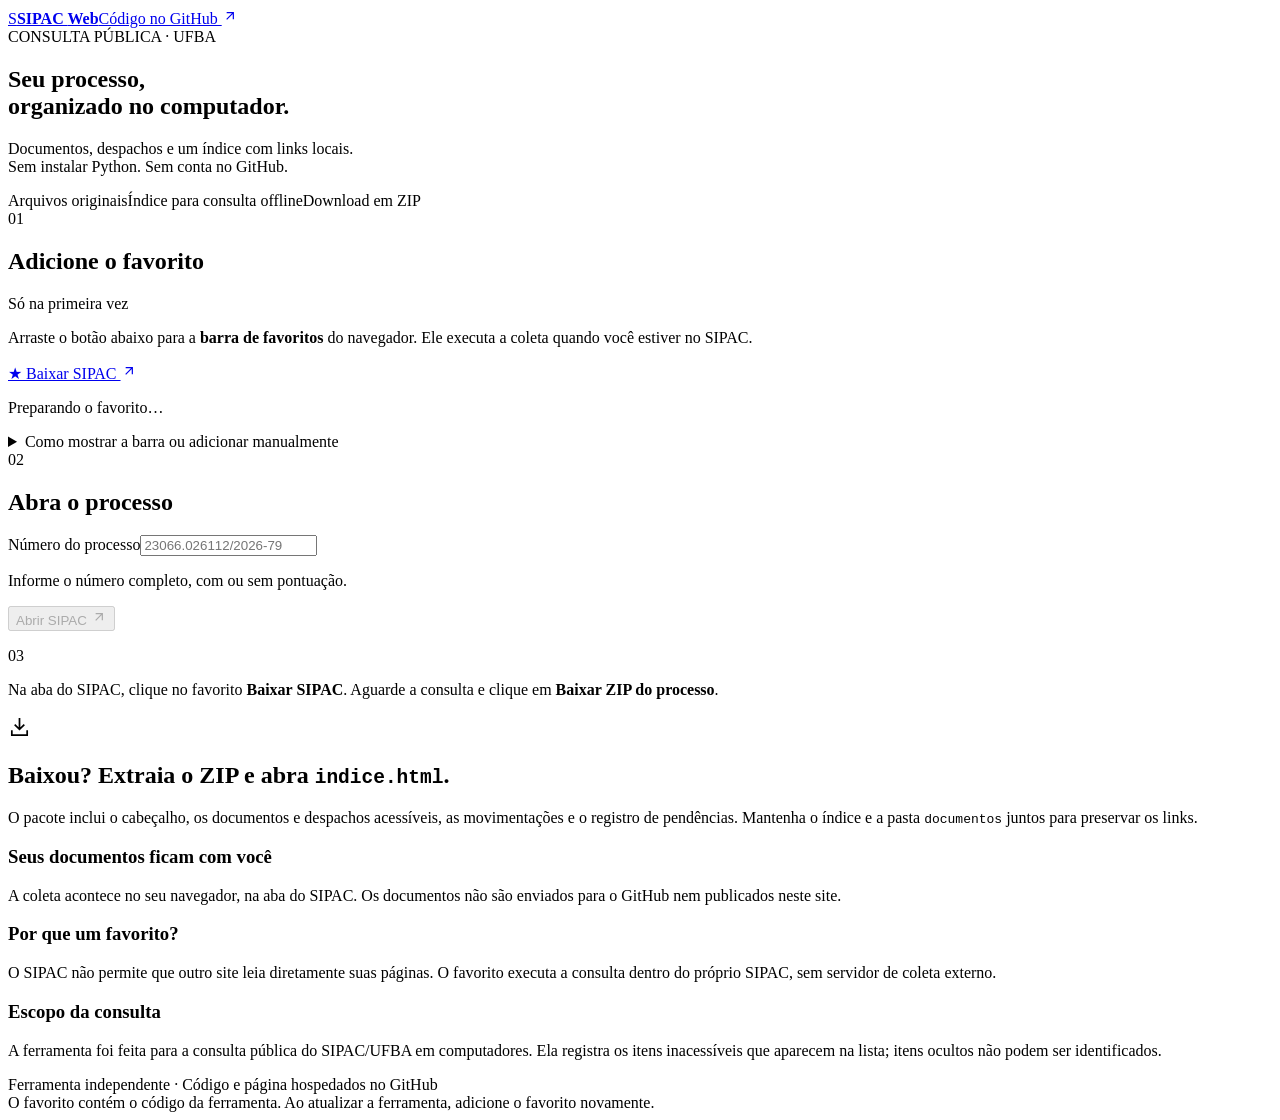
==== index.html @ b94aeade "Adicionar index.html" ====
<!doctype html>
<html lang="pt-BR"><head><meta charset="utf-8"><meta name="viewport" content="width=device-width,initial-scale=1"><meta name="description" content="Salve documentos públicos do SIPAC/UFBA com um índice local, usando um favorito no navegador."><title>SIPAC Web · UFBA</title><link rel="stylesheet" href="./style.css"><script src="./app.js" defer></script></head>
<body>
<header><a class="brand" href="./"><span class="mark">S</span><strong>SIPAC <span>Web</span></strong></a><a class="repo" href="https://github.com/pierrepita/sipac-web" target="_blank" rel="noopener">Código no GitHub <svg aria-hidden="true" width="16" height="16" viewBox="0 0 24 24" fill="none" stroke="currentColor" stroke-width="1.8"><path d="M7 17 17 7M7 7h10v10"/></svg></a></header>
<main>
<section class="intro"><div class="eyebrow">CONSULTA PÚBLICA · UFBA</div><h1>Seu processo,<br>organizado no computador.</h1><p>Documentos, despachos e um índice com links locais.<br>Sem instalar Python. Sem conta no GitHub.</p><div class="tags"><span>Arquivos originais</span><span>Índice para consulta offline</span><span>Download em ZIP</span></div></section>
<div class="layout">
<section class="card"><div class="step-title"><span class="step">01</span><h2>Adicione o favorito</h2><span class="once">Só na primeira vez</span></div><p class="description">Arraste o botão abaixo para a <b>barra de favoritos</b> do navegador. Ele executa a coleta quando você estiver no SIPAC.</p><a id="bookmark" class="bookmark" href="#" draggable="true" aria-disabled="true"><span aria-hidden="true">★</span> Baixar SIPAC <span class="drag"><svg aria-hidden="true" width="16" height="16" viewBox="0 0 24 24" fill="none" stroke="currentColor" stroke-width="1.8"><path d="M7 17 17 7M7 7h10v10"/></svg></span></a><p id="bookmark-status" class="hint" role="status">Preparando o favorito…</p><details class="help"><summary>Como mostrar a barra ou adicionar manualmente</summary><p>No Chrome e Edge, use <kbd>Ctrl</kbd> + <kbd>Shift</kbd> + <kbd>B</kbd> para mostrar a barra. No macOS, use <kbd>⌘</kbd> + <kbd>Shift</kbd> + <kbd>B</kbd>.</p><p>Se arrastar não funcionar, crie um favorito, chame-o de <b>Baixar SIPAC</b> e substitua o endereço pelo código copiado abaixo.</p><button id="copy" class="secondary" type="button" disabled>Copiar endereço do favorito</button><textarea id="bookmark-text" readonly hidden aria-label="Endereço do favorito"></textarea></details></section>
<section class="card"><div class="step-title"><span class="step">02</span><h2>Abra o processo</h2></div><form id="process-form"><label for="number">Número do processo</label><input id="number" placeholder="23066.026112/2026-79" required autocomplete="off" spellcheck="false" inputmode="text"><p class="hint">Informe o número completo, com ou sem pontuação.</p><button class="primary" id="open" type="submit" disabled>Abrir SIPAC <svg aria-hidden="true" width="16" height="16" viewBox="0 0 24 24" fill="none" stroke="currentColor" stroke-width="1.8"><path d="M7 17 17 7M7 7h10v10"/></svg></button><p id="form-message" class="hint" role="status"></p></form><div class="next"><span class="mini-step">03</span><p>Na aba do SIPAC, clique no favorito <b>Baixar SIPAC</b>. Aguarde a consulta e clique em <b>Baixar ZIP do processo</b>.</p></div></section>
</div>
<section class="after"><div class="after-icon" aria-hidden="true"><svg width="23" height="23" viewBox="0 0 24 24" fill="none" stroke="currentColor" stroke-width="1.8"><path d="M12 3v12m-5-5 5 5 5-5M4 16v5h16v-5"/></svg></div><div><h2>Baixou? Extraia o ZIP e abra <code>indice.html</code>.</h2><p>O pacote inclui o cabeçalho, os documentos e despachos acessíveis, as movimentações e o registro de pendências. Mantenha o índice e a pasta <code>documentos</code> juntos para preservar os links.</p></div></section>
<section class="notes"><div><h3>Seus documentos ficam com você</h3><p>A coleta acontece no seu navegador, na aba do SIPAC. Os documentos não são enviados para o GitHub nem publicados neste site.</p></div><div><h3>Por que um favorito?</h3><p>O SIPAC não permite que outro site leia diretamente suas páginas. O favorito executa a consulta dentro do próprio SIPAC, sem servidor de coleta externo.</p></div><div><h3>Escopo da consulta</h3><p>A ferramenta foi feita para a consulta pública do SIPAC/UFBA em computadores. Ela registra os itens inacessíveis que aparecem na lista; itens ocultos não podem ser identificados.</p></div></section>
<footer>Ferramenta independente · Código e página hospedados no GitHub<br>O favorito contém o código da ferramenta. Ao atualizar a ferramenta, adicione o favorito novamente.</footer>
</main></body></html>
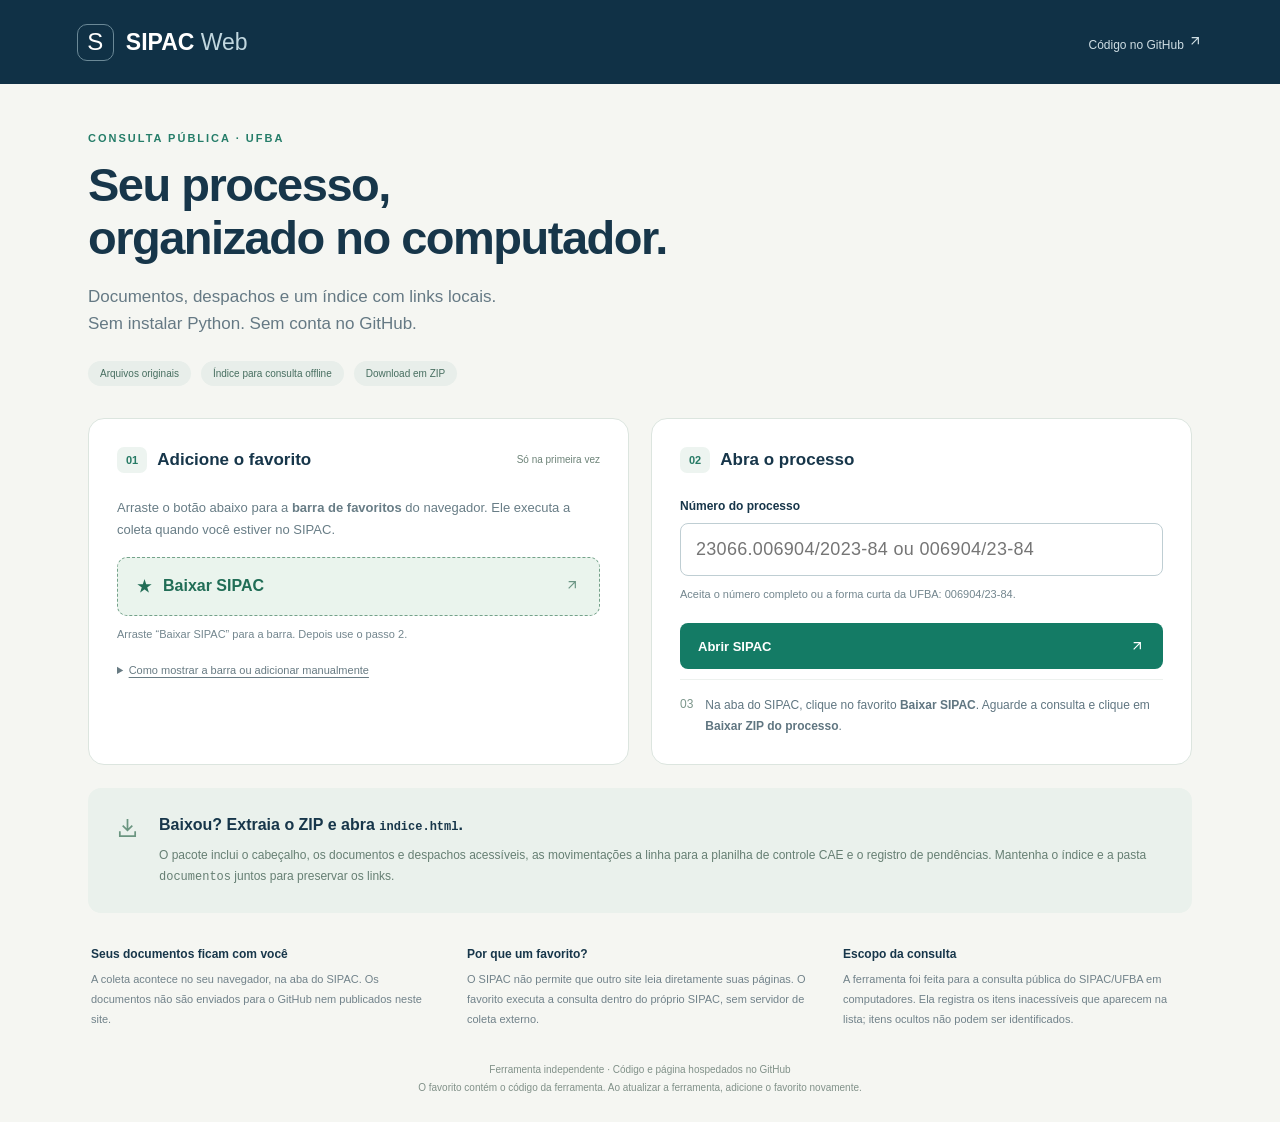
==== commit c643ccdf: "Aceitar processo reduzido e preparar linha de controle CAE" ====
--- a/index.html
+++ b/index.html
@@ -6,9 +6,9 @@
 <section class="intro"><div class="eyebrow">CONSULTA PÚBLICA · UFBA</div><h1>Seu processo,<br>organizado no computador.</h1><p>Documentos, despachos e um índice com links locais.<br>Sem instalar Python. Sem conta no GitHub.</p><div class="tags"><span>Arquivos originais</span><span>Índice para consulta offline</span><span>Download em ZIP</span></div></section>
 <div class="layout">
 <section class="card"><div class="step-title"><span class="step">01</span><h2>Adicione o favorito</h2><span class="once">Só na primeira vez</span></div><p class="description">Arraste o botão abaixo para a <b>barra de favoritos</b> do navegador. Ele executa a coleta quando você estiver no SIPAC.</p><a id="bookmark" class="bookmark" href="#" draggable="true" aria-disabled="true"><span aria-hidden="true">★</span> Baixar SIPAC <span class="drag"><svg aria-hidden="true" width="16" height="16" viewBox="0 0 24 24" fill="none" stroke="currentColor" stroke-width="1.8"><path d="M7 17 17 7M7 7h10v10"/></svg></span></a><p id="bookmark-status" class="hint" role="status">Preparando o favorito…</p><details class="help"><summary>Como mostrar a barra ou adicionar manualmente</summary><p>No Chrome e Edge, use <kbd>Ctrl</kbd> + <kbd>Shift</kbd> + <kbd>B</kbd> para mostrar a barra. No macOS, use <kbd>⌘</kbd> + <kbd>Shift</kbd> + <kbd>B</kbd>.</p><p>Se arrastar não funcionar, crie um favorito, chame-o de <b>Baixar SIPAC</b> e substitua o endereço pelo código copiado abaixo.</p><button id="copy" class="secondary" type="button" disabled>Copiar endereço do favorito</button><textarea id="bookmark-text" readonly hidden aria-label="Endereço do favorito"></textarea></details></section>
-<section class="card"><div class="step-title"><span class="step">02</span><h2>Abra o processo</h2></div><form id="process-form"><label for="number">Número do processo</label><input id="number" placeholder="23066.026112/2026-79" required autocomplete="off" spellcheck="false" inputmode="text"><p class="hint">Informe o número completo, com ou sem pontuação.</p><button class="primary" id="open" type="submit" disabled>Abrir SIPAC <svg aria-hidden="true" width="16" height="16" viewBox="0 0 24 24" fill="none" stroke="currentColor" stroke-width="1.8"><path d="M7 17 17 7M7 7h10v10"/></svg></button><p id="form-message" class="hint" role="status"></p></form><div class="next"><span class="mini-step">03</span><p>Na aba do SIPAC, clique no favorito <b>Baixar SIPAC</b>. Aguarde a consulta e clique em <b>Baixar ZIP do processo</b>.</p></div></section>
+<section class="card"><div class="step-title"><span class="step">02</span><h2>Abra o processo</h2></div><form id="process-form"><label for="number">Número do processo</label><input id="number" placeholder="23066.006904/2023-84 ou 006904/23-84" required autocomplete="off" spellcheck="false" inputmode="text"><p class="hint">Aceita o número completo ou a forma curta da UFBA: 006904/23-84.</p><button class="primary" id="open" type="submit" disabled>Abrir SIPAC <svg aria-hidden="true" width="16" height="16" viewBox="0 0 24 24" fill="none" stroke="currentColor" stroke-width="1.8"><path d="M7 17 17 7M7 7h10v10"/></svg></button><p id="form-message" class="hint" role="status"></p></form><div class="next"><span class="mini-step">03</span><p>Na aba do SIPAC, clique no favorito <b>Baixar SIPAC</b>. Aguarde a consulta e clique em <b>Baixar ZIP do processo</b>.</p></div></section>
 </div>
-<section class="after"><div class="after-icon" aria-hidden="true"><svg width="23" height="23" viewBox="0 0 24 24" fill="none" stroke="currentColor" stroke-width="1.8"><path d="M12 3v12m-5-5 5 5 5-5M4 16v5h16v-5"/></svg></div><div><h2>Baixou? Extraia o ZIP e abra <code>indice.html</code>.</h2><p>O pacote inclui o cabeçalho, os documentos e despachos acessíveis, as movimentações e o registro de pendências. Mantenha o índice e a pasta <code>documentos</code> juntos para preservar os links.</p></div></section>
+<section class="after"><div class="after-icon" aria-hidden="true"><svg width="23" height="23" viewBox="0 0 24 24" fill="none" stroke="currentColor" stroke-width="1.8"><path d="M12 3v12m-5-5 5 5 5-5M4 16v5h16v-5"/></svg></div><div><h2>Baixou? Extraia o ZIP e abra <code>indice.html</code>.</h2><p>O pacote inclui o cabeçalho, os documentos e despachos acessíveis, as movimentações a linha para a planilha de controle CAE e o registro de pendências. Mantenha o índice e a pasta <code>documentos</code> juntos para preservar os links.</p></div></section>
 <section class="notes"><div><h3>Seus documentos ficam com você</h3><p>A coleta acontece no seu navegador, na aba do SIPAC. Os documentos não são enviados para o GitHub nem publicados neste site.</p></div><div><h3>Por que um favorito?</h3><p>O SIPAC não permite que outro site leia diretamente suas páginas. O favorito executa a consulta dentro do próprio SIPAC, sem servidor de coleta externo.</p></div><div><h3>Escopo da consulta</h3><p>A ferramenta foi feita para a consulta pública do SIPAC/UFBA em computadores. Ela registra os itens inacessíveis que aparecem na lista; itens ocultos não podem ser identificados.</p></div></section>
 <footer>Ferramenta independente · Código e página hospedados no GitHub<br>O favorito contém o código da ferramenta. Ao atualizar a ferramenta, adicione o favorito novamente.</footer>
 </main></body></html>
--- a/style.css
+++ b/style.css
@@ -0,0 +1 @@
+:root{font-family:Arial,Helvetica,sans-serif;color:#17364a;background:#f5f6f2;color-scheme:light}*{box-sizing:border-box}body{margin:0}a{color:inherit}header{height:84px;display:flex;justify-content:space-between;align-items:center;padding:0 max(6vw,24px);background:#103146;color:white}.brand{display:flex;align-items:center;gap:12px;text-decoration:none;font-size:23px}.brand strong{font-weight:600}.brand strong span{font-weight:400;color:#c1d7df}.mark{display:grid;place-items:center;width:37px;height:37px;border:1px solid #6b8997;border-radius:10px;font-size:24px}.repo{font-size:12px;color:#cfdee4;text-decoration:none}main{max-width:1160px;padding:48px 28px 20px;margin:auto}.eyebrow{font-size:11px;font-weight:700;letter-spacing:2px;color:#257d69}h1{font-size:47px;letter-spacing:-1.5px;line-height:1.12;margin:15px 0 19px}.intro>p{font-size:17px;color:#657984;line-height:1.6;margin:0}.tags{display:flex;gap:10px;flex-wrap:wrap;margin:23px 0 32px}.tags span{background:#e8eeea;color:#476e60;border-radius:20px;padding:7px 12px;font-size:10px}.layout{display:grid;grid-template-columns:1fr 1fr;gap:22px}.card{padding:28px;background:white;border:1px solid #dce5df;border-radius:16px}.step-title{display:flex;align-items:center;gap:10px;flex-wrap:wrap}.step{font-size:11px;font-weight:bold;color:#267a65;background:#edf4f0;padding:7px 9px;border-radius:7px}h2{font-size:17px;margin:0;line-height:1.5}.once{font-size:10px;color:#6d8378;margin-left:auto}.description{color:#687d86;font-size:13px;line-height:1.7;margin:24px 0 16px}.bookmark{display:flex;align-items:center;gap:12px;background:#eaf4ed;color:#216d56;border:1px dashed #74a28a;border-radius:10px;padding:17px 19px;text-decoration:none;font-size:16px;font-weight:bold;cursor:grab}.bookmark[aria-disabled]{opacity:.5;cursor:wait}.bookmark:active{cursor:grabbing}.drag{margin-left:auto;font-size:20px;color:#6c9685}.hint{font-size:11px;color:#73868e;line-height:1.6;margin:10px 0}.help{font-size:11px;color:#687b83;line-height:1.7;margin-top:18px}.help summary{cursor:pointer;text-decoration:underline;text-underline-offset:3px}.help p{margin:12px 0}kbd{padding:2px 5px;background:#eef2f3;border-radius:4px}.secondary{font-size:11px;border:0;border-radius:7px;background:#ecf1f3;color:#3a5f70;padding:10px 13px;cursor:pointer}label{display:block;font-size:12px;font-weight:bold;margin:26px 0 10px}input{padding:15px;width:100%;border-radius:8px;border:1px solid #bfced3;font-size:18px;color:#203c4b;letter-spacing:.3px}input:focus{outline:3px solid #cfe9de;border-color:#579783}.primary{display:flex;align-items:center;justify-content:space-between;width:100%;background:#147b65;border:0;border-radius:8px;color:white;font-size:13px;font-weight:bold;padding:15px 18px;cursor:pointer;margin-top:20px}.primary:hover{background:#0c6653}.primary:disabled,.secondary:disabled{opacity:.5;cursor:wait}.next{display:flex;gap:12px;padding:15px 0 0;margin-top:8px;border-top:1px solid #edf1ee}.next p{font-size:12px;color:#607681;line-height:1.7;margin:0}.mini-step{font-size:12px;color:#7c968b;padding-top:2px}.after{display:flex;gap:20px;align-items:flex-start;background:#eaf1ec;border-radius:13px;padding:25px 28px;margin-top:23px}.after-icon{font-size:29px;color:#6b9580}.after h2{font-size:16px}.after p{font-size:12px;color:#667f73;line-height:1.75;margin:8px 0 0}.after code{font-size:12px}.notes{display:grid;grid-template-columns:1fr 1fr 1fr;gap:30px;margin:34px 3px 0}.notes h3{font-size:12px;margin:0 0 9px}.notes p{font-size:11px;line-height:1.8;color:#71828a;margin:0}footer{font-size:10px;color:#819189;line-height:1.8;text-align:center;margin:32px 0 6px}textarea{width:100%;min-height:90px;font-size:11px;margin-top:12px}[hidden]{display:none!important}@media(max-width:750px){header{padding:0 20px;height:72px}.brand{font-size:20px}.repo{font-size:10px}main{padding:31px 19px 18px}h1{font-size:36px}.intro>p{font-size:15px}.layout{grid-template-columns:1fr}.card{padding:23px}.notes{grid-template-columns:1fr;gap:22px;margin-top:27px}.after{padding:22px;gap:12px}.tags{gap:7px}.tags span{font-size:9px;padding:6px 10px}.once{font-size:9px}.after-icon{display:none}}
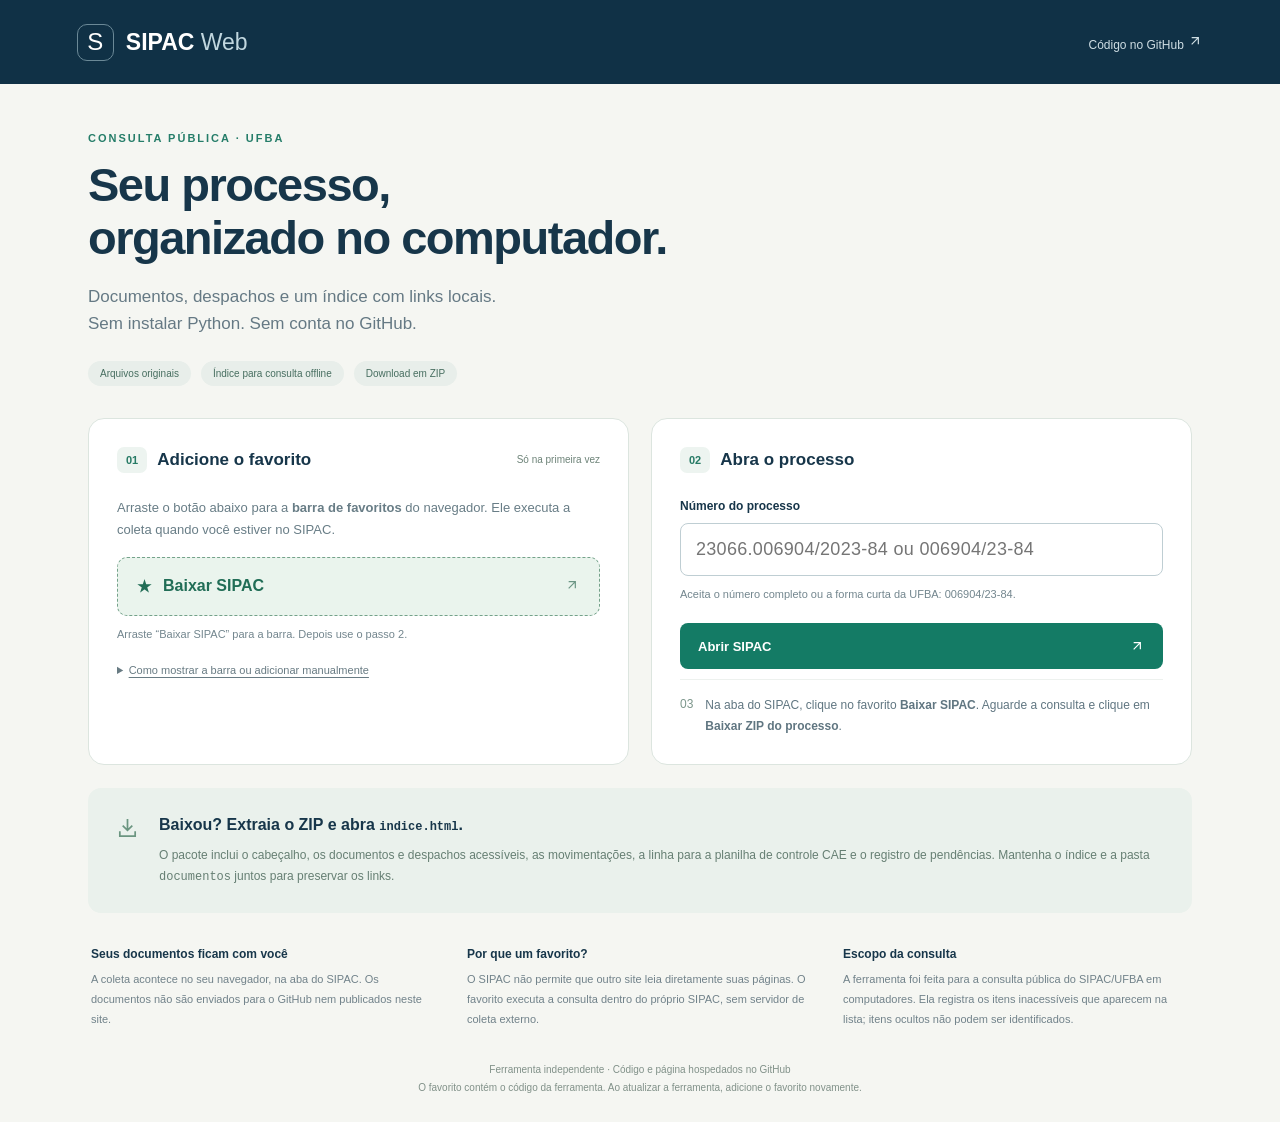
==== commit aeb118b6: "Aceitar processo reduzido e preparar linha de controle CAE" ====
--- a/index.html
+++ b/index.html
@@ -8,7 +8,7 @@
 <section class="card"><div class="step-title"><span class="step">01</span><h2>Adicione o favorito</h2><span class="once">Só na primeira vez</span></div><p class="description">Arraste o botão abaixo para a <b>barra de favoritos</b> do navegador. Ele executa a coleta quando você estiver no SIPAC.</p><a id="bookmark" class="bookmark" href="#" draggable="true" aria-disabled="true"><span aria-hidden="true">★</span> Baixar SIPAC <span class="drag"><svg aria-hidden="true" width="16" height="16" viewBox="0 0 24 24" fill="none" stroke="currentColor" stroke-width="1.8"><path d="M7 17 17 7M7 7h10v10"/></svg></span></a><p id="bookmark-status" class="hint" role="status">Preparando o favorito…</p><details class="help"><summary>Como mostrar a barra ou adicionar manualmente</summary><p>No Chrome e Edge, use <kbd>Ctrl</kbd> + <kbd>Shift</kbd> + <kbd>B</kbd> para mostrar a barra. No macOS, use <kbd>⌘</kbd> + <kbd>Shift</kbd> + <kbd>B</kbd>.</p><p>Se arrastar não funcionar, crie um favorito, chame-o de <b>Baixar SIPAC</b> e substitua o endereço pelo código copiado abaixo.</p><button id="copy" class="secondary" type="button" disabled>Copiar endereço do favorito</button><textarea id="bookmark-text" readonly hidden aria-label="Endereço do favorito"></textarea></details></section>
 <section class="card"><div class="step-title"><span class="step">02</span><h2>Abra o processo</h2></div><form id="process-form"><label for="number">Número do processo</label><input id="number" placeholder="23066.006904/2023-84 ou 006904/23-84" required autocomplete="off" spellcheck="false" inputmode="text"><p class="hint">Aceita o número completo ou a forma curta da UFBA: 006904/23-84.</p><button class="primary" id="open" type="submit" disabled>Abrir SIPAC <svg aria-hidden="true" width="16" height="16" viewBox="0 0 24 24" fill="none" stroke="currentColor" stroke-width="1.8"><path d="M7 17 17 7M7 7h10v10"/></svg></button><p id="form-message" class="hint" role="status"></p></form><div class="next"><span class="mini-step">03</span><p>Na aba do SIPAC, clique no favorito <b>Baixar SIPAC</b>. Aguarde a consulta e clique em <b>Baixar ZIP do processo</b>.</p></div></section>
 </div>
-<section class="after"><div class="after-icon" aria-hidden="true"><svg width="23" height="23" viewBox="0 0 24 24" fill="none" stroke="currentColor" stroke-width="1.8"><path d="M12 3v12m-5-5 5 5 5-5M4 16v5h16v-5"/></svg></div><div><h2>Baixou? Extraia o ZIP e abra <code>indice.html</code>.</h2><p>O pacote inclui o cabeçalho, os documentos e despachos acessíveis, as movimentações a linha para a planilha de controle CAE e o registro de pendências. Mantenha o índice e a pasta <code>documentos</code> juntos para preservar os links.</p></div></section>
+<section class="after"><div class="after-icon" aria-hidden="true"><svg width="23" height="23" viewBox="0 0 24 24" fill="none" stroke="currentColor" stroke-width="1.8"><path d="M12 3v12m-5-5 5 5 5-5M4 16v5h16v-5"/></svg></div><div><h2>Baixou? Extraia o ZIP e abra <code>indice.html</code>.</h2><p>O pacote inclui o cabeçalho, os documentos e despachos acessíveis, as movimentações, a linha para a planilha de controle CAE e o registro de pendências. Mantenha o índice e a pasta <code>documentos</code> juntos para preservar os links.</p></div></section>
 <section class="notes"><div><h3>Seus documentos ficam com você</h3><p>A coleta acontece no seu navegador, na aba do SIPAC. Os documentos não são enviados para o GitHub nem publicados neste site.</p></div><div><h3>Por que um favorito?</h3><p>O SIPAC não permite que outro site leia diretamente suas páginas. O favorito executa a consulta dentro do próprio SIPAC, sem servidor de coleta externo.</p></div><div><h3>Escopo da consulta</h3><p>A ferramenta foi feita para a consulta pública do SIPAC/UFBA em computadores. Ela registra os itens inacessíveis que aparecem na lista; itens ocultos não podem ser identificados.</p></div></section>
 <footer>Ferramenta independente · Código e página hospedados no GitHub<br>O favorito contém o código da ferramenta. Ao atualizar a ferramenta, adicione o favorito novamente.</footer>
 </main></body></html>
